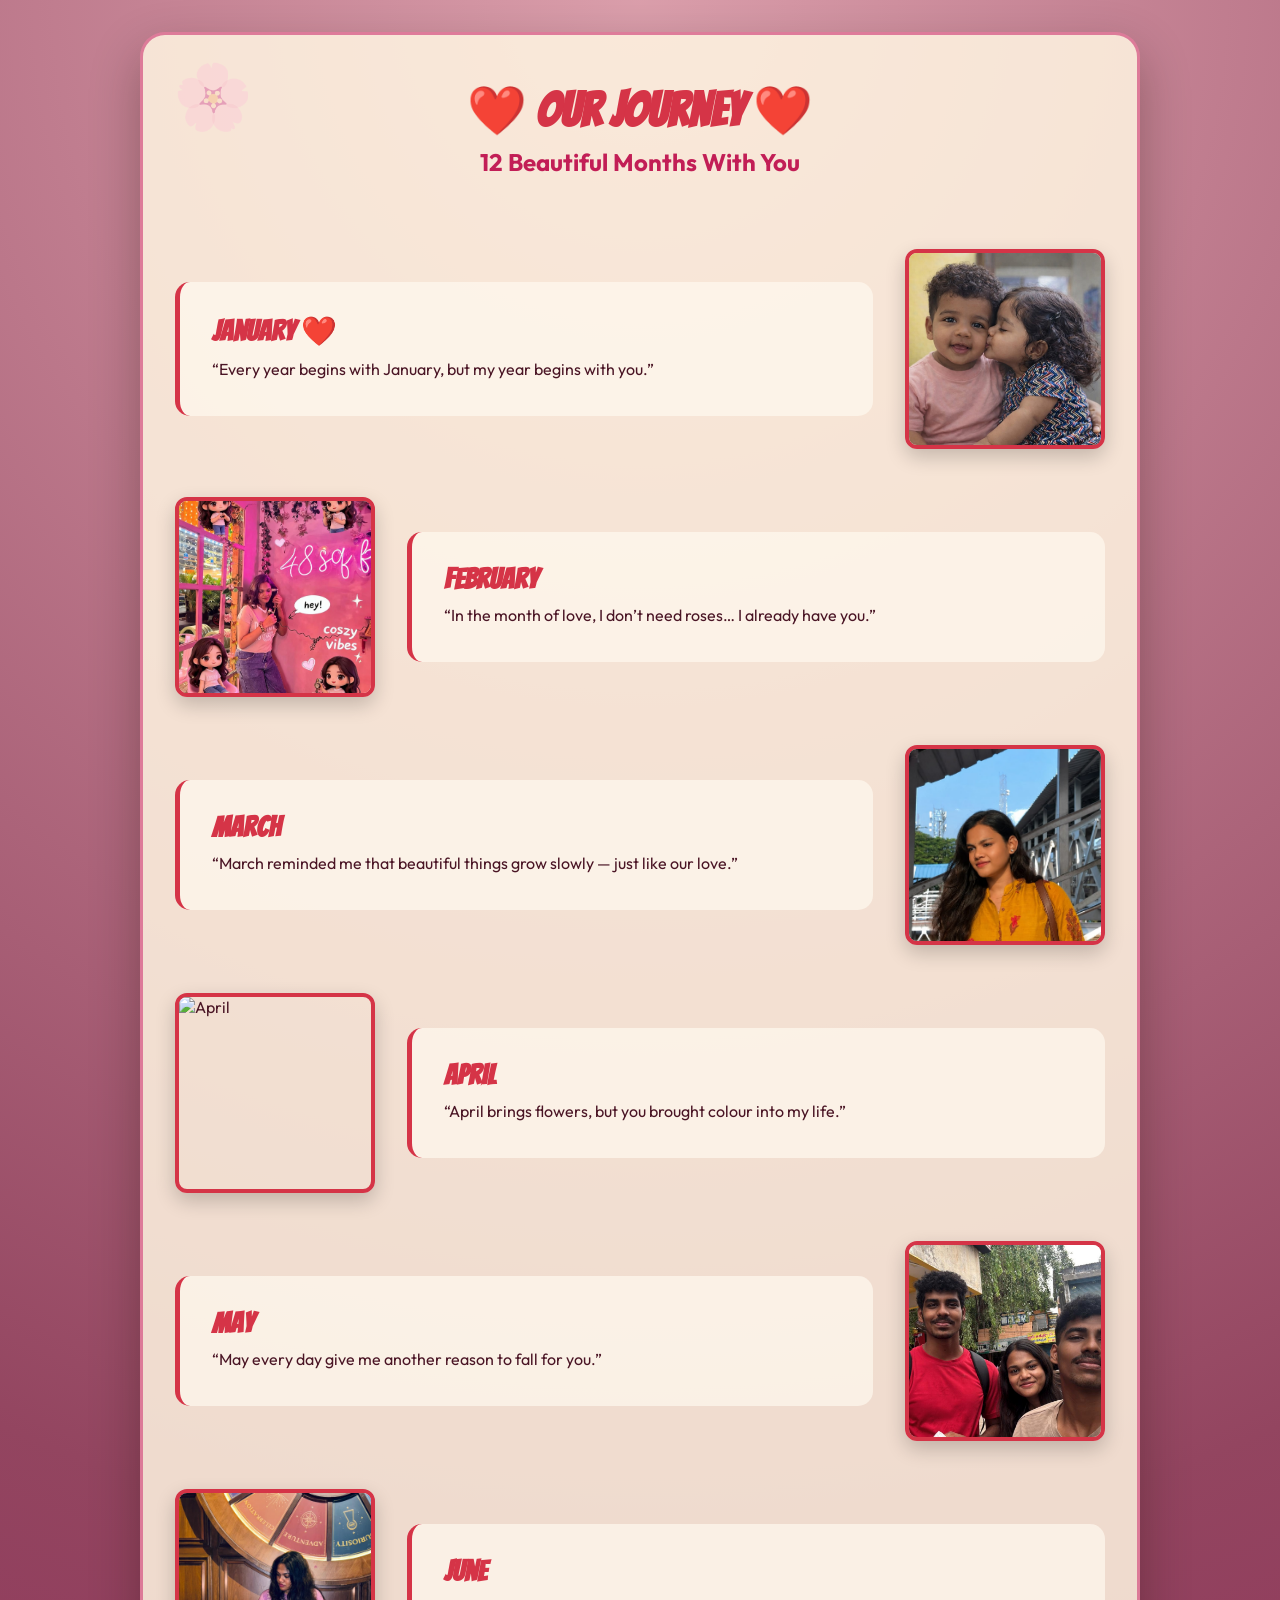
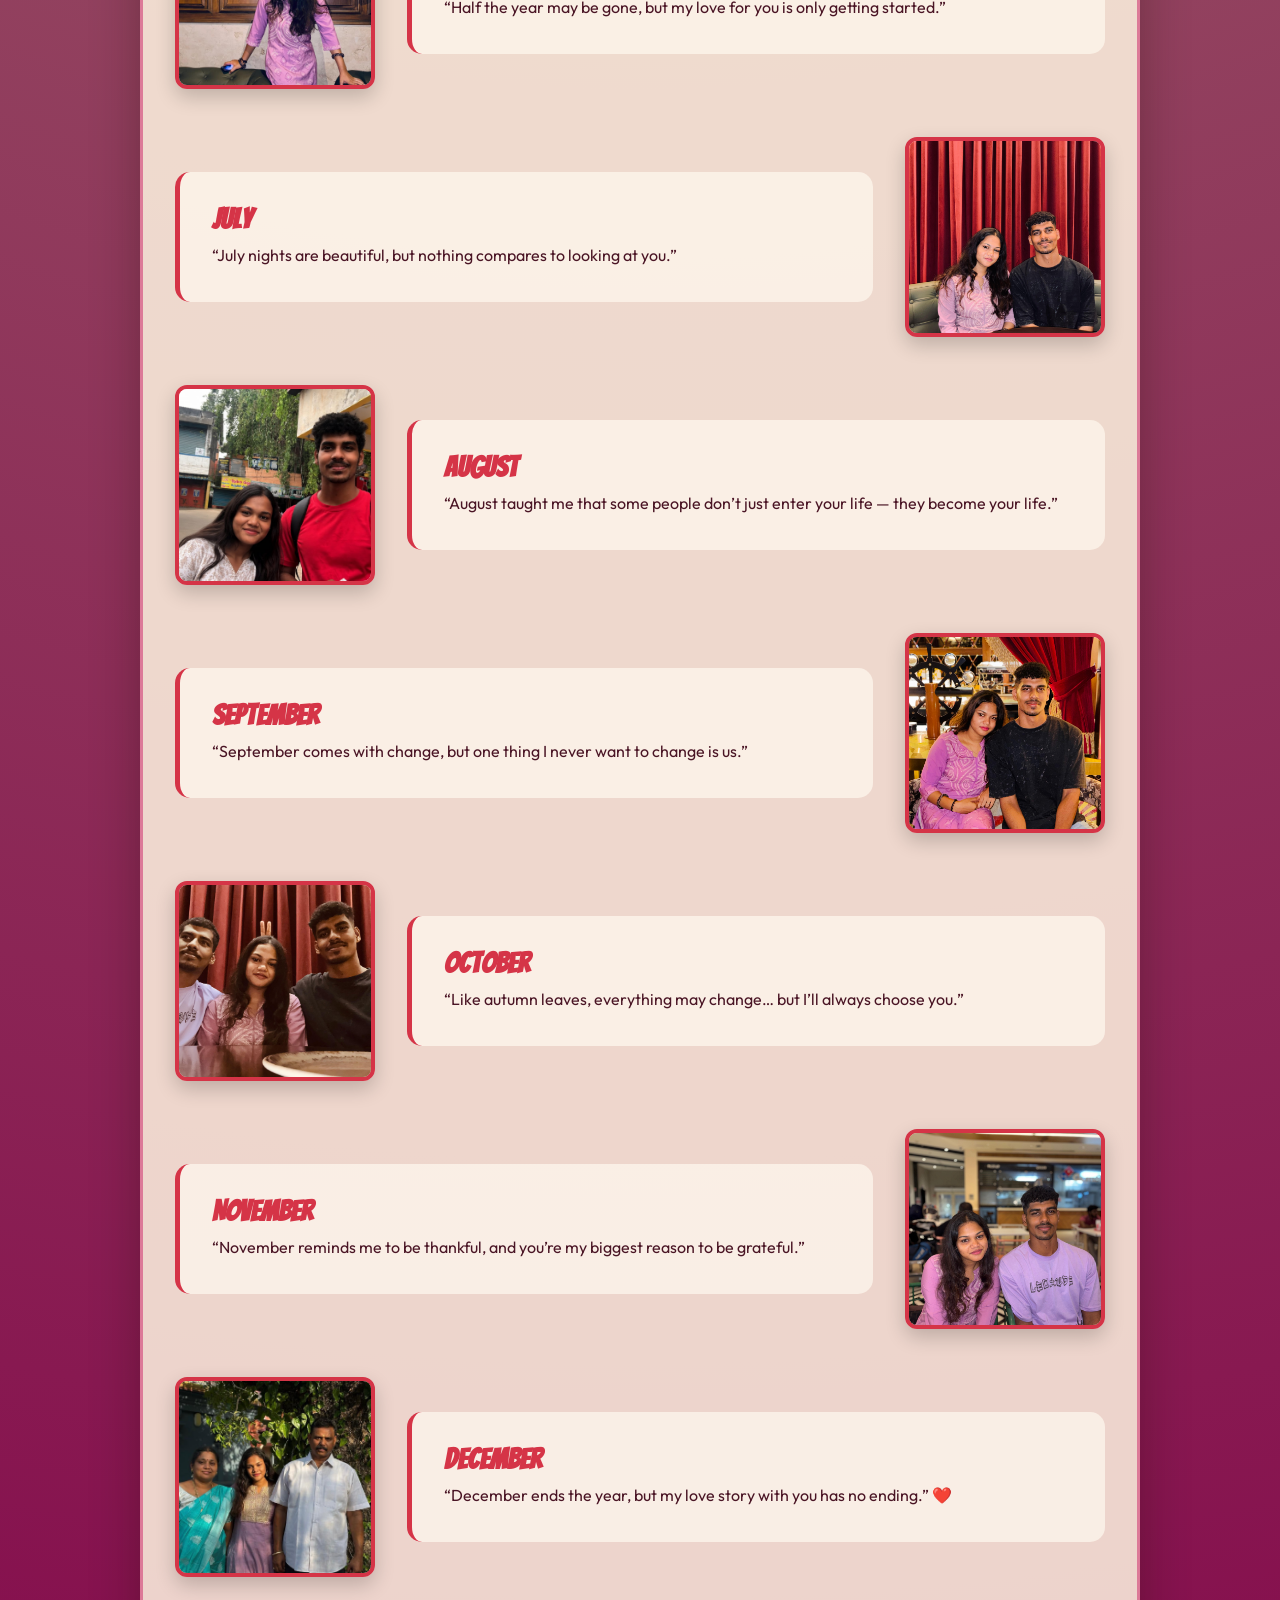
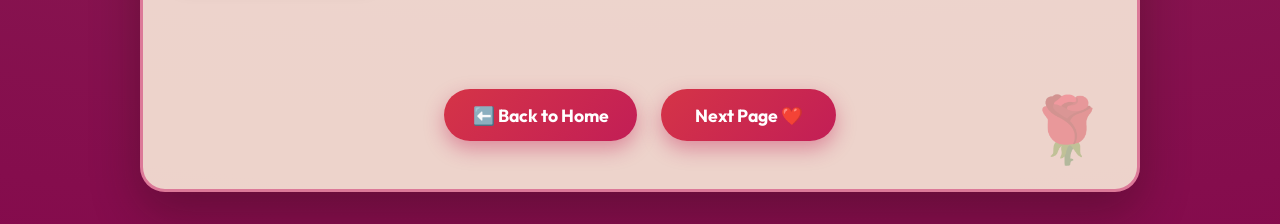
==== memories.html @ fc14d514 "Deploy romantic birthday website with Cupid intro and password screen" ====
<!DOCTYPE html>
<html lang="en">

<head>
    <meta charset="UTF-8">
    <meta name="viewport" content="width=device-width, initial-scale=1.0">
    <title>❤️ Our Memories — My Love ❤️</title>
    <meta name="description" content="12 beautiful months of memories with love">

    <!-- Google Fonts -->
    <link rel="preconnect" href="https://fonts.googleapis.com">
    <link rel="preconnect" href="https://fonts.gstatic.com" crossorigin>
    <link
        href="https://fonts.googleapis.com/css2?family=Bangers&family=Outfit:wght@300;400;600;800&family=Playfair+Display:ital,wght@0,400;0,700;1,400;1,700&display=swap"
        rel="stylesheet">

    <!-- CSS File -->
    <link rel="stylesheet" href="style.css">
</head>

<body>
    <div class="memories-container">
        <!-- Flower Decoration -->
        <div class="web web1">🌸</div>
        <div class="web web2">🌹</div>

        <h1>❤️ Our Journey ❤️</h1>
        <h2>12 Beautiful Months With You</h2>

        <div class="timeline">
            <!-- January -->
            <div class="timeline-item">
                <img src="images/photo1.jpg" alt="January" class="timeline-img">
                <div class="timeline-content">
                    <h3 class="month-title">January ❤️</h3>
                    <p class="sweet-words">“Every year begins with January, but my year begins with you.”</p>
                </div>
            </div>

            <!-- February -->
            <div class="timeline-item">
                <img src="images/photo4.jpg" alt="February" class="timeline-img">
                <div class="timeline-content">
                    <h3 class="month-title">February</h3>
                    <p class="sweet-words">“In the month of love, I don’t need roses… I already have you.”</p>
                </div>
            </div>

            <!-- March -->
            <div class="timeline-item">
                <img src="images/photo5.jpg" alt="March" class="timeline-img">
                <div class="timeline-content">
                    <h3 class="month-title">March</h3>
                    <p class="sweet-words">“March reminded me that beautiful things grow slowly — just like our love.”</p>
                </div>
            </div>

            <!-- April -->
            <div class="timeline-item">
                <img src="images/Yedi.JPEG" alt="April" class="timeline-img">
                <div class="timeline-content">
                    <h3 class="month-title">April</h3>
                    <p class="sweet-words">“April brings flowers, but you brought colour into my life.”</p>
                </div>
            </div>

            <!-- May -->
            <div class="timeline-item">
                <img src="images/photo10.jpg" alt="May" class="timeline-img">
                <div class="timeline-content">
                    <h3 class="month-title">May</h3>
                    <p class="sweet-words">“May every day give me another reason to fall for you.”</p>
                </div>
            </div>

            <!-- June -->
            <div class="timeline-item">
                <img src="images/photo13.jpeg" alt="June" class="timeline-img">
                <div class="timeline-content">
                    <h3 class="month-title">June</h3>
                    <p class="sweet-words">“Half the year may be gone, but my love for you is only getting started.”</p>
                </div>
            </div>

            <!-- July -->
            <div class="timeline-item">
                <img src="images/july.jpeg" alt="July" class="timeline-img">
                <div class="timeline-content">
                    <h3 class="month-title">July</h3>
                    <p class="sweet-words">“July nights are beautiful, but nothing compares to looking at you.”</p>
                </div>
            </div>

            <!-- August -->
            <div class="timeline-item">
                <img src="images/photo8.jpg" alt="August" class="timeline-img">
                <div class="timeline-content">
                    <h3 class="month-title">August</h3>
                    <p class="sweet-words">“August taught me that some people don’t just enter your life — they become your life.”
                    </p>
                </div>
            </div>

            <!-- September -->
            <div class="timeline-item">
                <img src="images/sep.jpeg" alt="September" class="timeline-img">
                <div class="timeline-content">
                    <h3 class="month-title">September</h3>
                    <p class="sweet-words">“September comes with change, but one thing I never want to change is us.”
                    </p>
                </div>
            </div>

            <!-- October -->
            <div class="timeline-item">
                <img src="images/oct.jpeg" alt="October" class="timeline-img">
                <div class="timeline-content">
                    <h3 class="month-title">October</h3>
                    <p class="sweet-words">“Like autumn leaves, everything may change… but I’ll always choose you.”
                    </p>
                </div>
            </div>

            <!-- November -->
            <div class="timeline-item">
                <img src="images/nov.jpeg" alt="November" class="timeline-img">
                <div class="timeline-content">
                    <h3 class="month-title">November</h3>
                    <p class="sweet-words">“November reminds me to be thankful, and you’re my biggest reason to be grateful.”
</p>
                </div>
            </div>

            <!-- December -->
            <div class="timeline-item">
                <img src="images/photo7.jpg" alt="December" class="timeline-img">
                <div class="timeline-content">
                    <h3 class="month-title">December</h3>
                    <p class="sweet-words">“December ends the year, but my love story with you has no ending.” ❤️</p>
                </div>
            </div>
        </div>

        <div class="nav-buttons">
            <a href="index.html" class="btn-back">⬅️ Back to Home</a>
            <a href="seasons.html" class="btn-next">Next Page ❤️</a>
        </div>
    </div>
</body>

</html>
---- style.css ----
* {
    margin: 0;
    padding: 0;
    box-sizing: border-box;
}

:root {
    --bg-cream: #fff0f5;
    --paper: #ffe4e1;
    --ink: #4a1525;
    --gold: #f48fb1;
    --gold-deep: #c21e56;
    --red: #d53447;
    --red-deep: #800020;
    --shadow: rgba(74, 25, 44, 0.35);
}

html, body {
    width: 100%;
    max-width: 100vw;
    overflow-x: hidden;
}

body {
    margin: 0;
    font-family: 'Outfit', sans-serif;
    min-height: 100vh;
    display: flex;
    align-items: center;
    justify-content: center;
    background: radial-gradient(circle at top, rgba(255, 192, 203, 0.8), rgba(219, 112, 147, 0.5) 45%, rgba(139, 10, 80, 0.9) 100%), #4a192c;
    color: var(--ink);
    padding: 2rem 1rem;
    box-sizing: border-box;
}

body.seasons-theme {
    background: #4a192c;
    align-items: center;
}

.seasons-container {
    width: min(1100px, 95vw);
    max-width: 100%;
    margin: 0 auto;
    padding: 2.5rem 2rem 3rem;
    border-radius: 30px;
    background: rgba(255, 240, 245, 0.85);
    border: 3px solid rgba(219, 112, 147, 0.8);
    box-shadow: 0 24px 60px rgba(139, 10, 80, 0.4);
    text-align: center;
    position: relative;
    overflow: hidden;
    box-sizing: border-box;
}

.seasons-container::before,
.seasons-container::after {
    content: "";
    position: absolute;
    inset: 18px;
    border: 2px solid rgba(219, 112, 147, 0.6);
    border-radius: 24px;
    pointer-events: none;
}

.seasons-container::after {
    inset: 28px;
    border-style: dashed;
    opacity: 0.8;
}

.cursive-title {
    position: relative;
    z-index: 1;
    font-family: 'Cormorant Garamond', serif;
    font-size: clamp(2.8rem, 5vw, 4.6rem);
    line-height: 1;
    letter-spacing: 0.08em;
    color: var(--red-deep);
    margin-bottom: 0.3rem;
    text-shadow: 0 2px 0 rgba(255,255,255,0.45);
}

.emoji-row {
    position: relative;
    z-index: 1;
    font-size: 1.5rem;
    letter-spacing: 0.4rem;
    margin-bottom: 0.8rem;
}

.subtitle {
    position: relative;
    z-index: 1;
    font-family: 'Outfit', sans-serif;
    font-size: 0.8rem;
    letter-spacing: 0.24em;
    text-transform: uppercase;
    color: rgba(72, 42, 28, 0.75);
    margin-bottom: 1.4rem;
}

.string-challenge {
    position: relative;
    z-index: 1;
    max-width: 900px;
    margin: 0 auto 1.8rem;
}

.string-challenge-title {
    font-family: 'Cormorant Garamond', serif;
    font-size: clamp(2rem, 4vw, 3rem);
    color: var(--ink);
    margin-bottom: 0.25rem;
    letter-spacing: 0.06em;
}

.string-challenge-hint {
    font-size: 0.96rem;
    color: rgba(74, 42, 29, 0.75);
    margin-bottom: 1rem;
}

.string-stage {
    position: relative;
    min-height: 430px;
    display: flex;
    align-items: center;
    justify-content: space-between;
    gap: 2rem;
    padding: 1rem 3rem;
    border-radius: 26px;
    overflow: hidden;
    background: linear-gradient(180deg, rgba(255, 236, 170, 0.16), rgba(80, 42, 20, 0.18)), linear-gradient(180deg, #fad0c4 0%, #ff9a9e 20%, #fecfef 36%, #f68084 56%, #a1405e 74%, #621222 100%);
    border: 4px solid rgba(183, 28, 28, 0.8);
    box-shadow: inset 0 0 30px rgba(78, 38, 18, 0.35), 0 18px 40px rgba(28, 18, 15, 0.25);
}

.japanese-scene {
    position: absolute;
    inset: 0;
    z-index: 0;
    pointer-events: none;
    background: radial-gradient(circle at 50% 28%, rgba(255, 223, 126, 0.92) 0%, rgba(255, 190, 87, 0.7) 12%, rgba(255, 160, 80, 0.32) 18%, transparent 28%), linear-gradient(180deg, rgba(255,255,255,0) 0%, rgba(255,255,255,0) 45%, rgba(25, 40, 42, 0.18) 100%);
}

.japanese-scene::before,
.japanese-scene::after {
    content: "";
    position: absolute;
    inset: 0;
    pointer-events: none;
}

.japanese-scene::before {
    background: linear-gradient(180deg, transparent 0%, transparent 62%, rgba(90, 52, 28, 0.48) 100%), radial-gradient(circle at 50% 54%, rgba(255, 209, 106, 0.87) 0%, rgba(238, 141, 83, 0.35) 24%, transparent 32%);
}

.japanese-scene::after {
    background: linear-gradient(180deg, transparent 0%, transparent 64%, rgba(26, 52, 42, 0.2) 64%, rgba(28, 53, 42, 0.75) 100%), radial-gradient(circle at 50% 58%, rgba(230, 73, 73, 0.62), transparent 28%);
    clip-path: polygon(0 100%, 0 68%, 12% 57%, 24% 66%, 35% 47%, 48% 62%, 62% 46%, 76% 62%, 88% 52%, 100% 65%, 100% 100%);
}

.love-string {
    position: absolute;
    inset: 0;
    width: 100%;
    height: 100%;
    overflow: visible;
    pointer-events: none;
    z-index: 3;
}

.love-string path {
    fill: none;
    stroke: #d53447;
    stroke-width: 5;
    stroke-linecap: round;
    filter: drop-shadow(0 0 8px rgba(213, 52, 71, 0.9));
}

.photo-card {
    position: absolute;
    width: 170px;
    height: 150px;
    padding: 10px;
    border: 3px solid rgba(219, 112, 147, 0.9);
    border-radius: 12px;
    background: linear-gradient(145deg, rgba(255, 242, 205, 0.8), rgba(179, 112, 35, 0.62));
    box-shadow: 0 12px 24px rgba(0, 0, 0, 0.24), inset 0 0 12px rgba(89, 39, 16, 0.32);
    z-index: 2;
    transition: left 1.1s cubic-bezier(0.34, 1.25, 0.64, 1),
                right 1.1s cubic-bezier(0.34, 1.25, 0.64, 1),
                transform 1.1s cubic-bezier(0.34, 1.25, 0.64, 1),
                opacity 0.6s ease;
}

.photo-card-left {
    left: 2.5rem;
    top: 50%;
    transform: translateY(-50%);
}

.photo-card-right {
    right: 2.5rem;
    top: 50%;
    transform: translateY(-50%);
}

.secret-photo,
.photo-cover {
    width: 100%;
    height: 100%;
    border-radius: 6px;
}

.secret-photo {
    position: absolute;
    inset: 0;
    display: block;
    object-fit: cover;
    opacity: 0;
    transition: opacity 0.7s ease;
    border: 2px solid rgba(69, 25, 12, 0.8);
}

.photo-cover {
    position: absolute;
    inset: 10px;
    width: calc(100% - 20px);
    height: calc(100% - 20px);
    display: grid;
    place-items: center;
    color: #ffffff;
    background: linear-gradient(135deg, rgba(118, 53, 23, 0.95), rgba(36, 22, 17, 0.88));
    font-size: 3rem;
    transition: opacity 0.7s ease;
    border: 2px solid rgba(221, 169, 90, 0.7);
    box-shadow: inset 0 0 12px rgba(0,0,0,0.2);
    z-index: 10;
}

.string-heart {
    position: absolute;
    top: 50%;
    left: 50%;
    width: 58px;
    height: 58px;
    border: 3px solid #ffc7c7;
    border-radius: 50%;
    padding: 0;
    color: #ffe8eb;
    background: radial-gradient(circle at 30% 30%, #ff4d6b, #b7182e 65%, #621222 100%);
    font-size: 1.5rem;
    line-height: 1;
    cursor: pointer;
    transform: translate(-50%, -50%);
    z-index: 5;
    box-shadow: 0 0 18px rgba(232, 52, 68, 0.7), 0 0 40px rgba(202, 41, 60, 0.4);
    transition: transform 0.35s ease, box-shadow 0.35s ease, opacity 0.5s ease;
}

.string-heart:hover {
    transform: translate(-50%, -50%) scale(1.12);
}

.string-stage.is-connected .photo-cover {
    opacity: 0;
    pointer-events: none;
}

.string-stage.is-connected .secret-photo {
    opacity: 1;
}

.string-stage.is-connected .string-heart {
    color: #fff;
    border-color: #fff;
}

/* Merging animation state: Photos come close together towards center */
.string-stage.is-merging .photo-card-left {
    left: 50%;
    transform: translate(calc(-100% - 6px), -50%) rotate(-8deg) scale(0.96);
}

.string-stage.is-merging .photo-card-right {
    right: 50%;
    transform: translate(calc(100% + 6px), -50%) rotate(8deg) scale(0.96);
}

.string-stage.is-merging .love-string {
    opacity: 0.5;
    transform: scale(0.8);
    transition: all 0.8s ease;
}

.string-stage.is-merging .string-heart {
    transform: translate(-50%, -50%) scale(1.3);
    box-shadow: 0 0 35px rgba(255, 60, 100, 0.9), 0 0 70px rgba(255, 100, 150, 0.7);
}

/* Merged animation state: Photos fade out and glowing Heart opens */
.string-stage.is-merged .photo-card-left {
    left: 50%;
    transform: translate(-50%, -50%) scale(0.15) rotate(-20deg);
    opacity: 0;
    pointer-events: none;
}

.string-stage.is-merged .photo-card-right {
    right: 50%;
    transform: translate(50%, -50%) scale(0.15) rotate(20deg);
    opacity: 0;
    pointer-events: none;
}

.string-stage.is-merged .love-string {
    opacity: 0;
    pointer-events: none;
    transition: opacity 0.4s ease;
}

.string-stage.is-merged .string-heart {
    opacity: 0;
    pointer-events: none;
    transform: translate(-50%, -50%) scale(0.1);
}

/* Merged Heart Container & Memory Slideshow */
.merged-heart-container {
    position: absolute;
    top: 50%;
    left: 50%;
    transform: translate(-50%, -50%) scale(0);
    opacity: 0;
    pointer-events: none;
    z-index: 10;
    display: flex;
    flex-direction: column;
    align-items: center;
    justify-content: center;
    transition: transform 0.9s cubic-bezier(0.175, 0.885, 0.32, 1.275), opacity 0.6s ease;
}

.string-stage.is-merged .merged-heart-container {
    transform: translate(-50%, -50%) scale(1);
    opacity: 1;
    pointer-events: auto;
    cursor: pointer;
}

.heart-frame-outer {
    position: relative;
    width: 280px;
    height: 260px;
    margin: 0 auto;
    filter: drop-shadow(0 14px 28px rgba(74, 21, 37, 0.5));
    animation: heartPulse 2.4s ease-in-out infinite;
}

@keyframes heartPulse {
    0%, 100% {
        transform: scale(1);
    }
    50% {
        transform: scale(1.04);
    }
}

.heart-frame-inner {
    position: absolute;
    inset: 0;
    width: 100%;
    height: 100%;
    clip-path: url(#heart-clip);
    -webkit-clip-path: url(#heart-clip);
    background: linear-gradient(135deg, #ff4d6d, #c9184a);
    overflow: hidden;
}

.heart-frame-glow {
    position: absolute;
    inset: -12px;
    clip-path: url(#heart-clip);
    -webkit-clip-path: url(#heart-clip);
    background: radial-gradient(circle, rgba(255, 77, 109, 0.85) 0%, rgba(255, 107, 129, 0.45) 60%, transparent 80%);
    filter: blur(14px);
    z-index: -1;
    animation: glowPulse 2s ease-in-out infinite alternate;
}

@keyframes glowPulse {
    0% { opacity: 0.6; transform: scale(0.96); }
    100% { opacity: 1; transform: scale(1.08); }
}

.heart-border-svg {
    position: absolute;
    inset: 0;
    width: 100%;
    height: 100%;
    pointer-events: none;
    z-index: 4;
}

.heart-border-svg path {
    fill: none;
    stroke: #ff2a55;
    stroke-width: 4;
    filter: drop-shadow(0 0 10px rgba(255, 42, 85, 0.95));
}

.memory-slideshow {
    position: relative;
    width: 100%;
    height: 100%;
}

.memory-slide {
    position: absolute;
    inset: 0;
    width: 100%;
    height: 100%;
    object-fit: cover;
    object-position: center;
    opacity: 0;
    transform: scale(1.08);
    transition: opacity 0.9s ease-in-out, transform 3.2s ease-out;
}

.memory-slide.active {
    opacity: 1;
    transform: scale(1);
    z-index: 2;
}

.memory-meta {
    margin-top: 12px;
    text-align: center;
}

.memory-caption {
    font-family: 'Outfit', sans-serif;
    font-size: 1.05rem;
    font-weight: 600;
    color: #fff;
    text-shadow: 0 2px 8px rgba(0, 0, 0, 0.7), 0 0 12px rgba(255, 77, 109, 0.85);
    background: rgba(74, 21, 37, 0.6);
    backdrop-filter: blur(8px);
    -webkit-backdrop-filter: blur(8px);
    padding: 0.45rem 1.3rem;
    border-radius: 999px;
    border: 1px solid rgba(255, 192, 203, 0.5);
    display: inline-block;
    transition: opacity 0.3s ease;
}

/* Floating sparkle hearts */
.floating-heart {
    position: absolute;
    pointer-events: none;
    z-index: 12;
    animation: floatUp 2.8s ease-out forwards;
    user-select: none;
}

@keyframes floatUp {
    0% {
        opacity: 1;
        transform: translate(0, 0) scale(0.6) rotate(0deg);
    }
    50% {
        opacity: 0.9;
        transform: translate(var(--tx, 20px), -60px) scale(1.2) rotate(15deg);
    }
    100% {
        opacity: 0;
        transform: translate(var(--tx, 40px), -130px) scale(0.8) rotate(-20deg);
    }
}

.locked-message {
    opacity: 0;
    max-height: 0;
    overflow: hidden;
    margin: 0;
    transition: opacity 0.8s ease, max-height 0.8s ease, margin 0.8s ease;
}

.locked-message.is-unlocked {
    opacity: 1;
    max-height: 300px;
    margin-bottom: 1.5rem;
}

.quotes-container {
    position: relative;
    z-index: 1;
}

.quote-main {
    font-family: 'Cormorant Garamond', serif;
    font-size: clamp(2rem, 4vw, 2.8rem);
    color: var(--ink);
    margin-bottom: 0.6rem;
    line-height: 1.15;
}

.quote-sub {
    font-family: 'Outfit', sans-serif;
    font-size: 1rem;
    color: rgba(74, 42, 29, 0.8);
    line-height: 1.7;
    font-weight: 400;
}

.nav-buttons {
    position: relative;
    z-index: 1;
    display: flex;
    justify-content: center;
    align-items: center;
    gap: 1.5rem;
    margin-top: 2rem;
    flex-wrap: wrap;
}

.nav-buttons a,
.nav-buttons .btn-back,
.nav-buttons .btn-next {
    display: inline-flex;
    align-items: center;
    justify-content: center;
    min-width: 175px;
    height: 52px;
    padding: 0 1.8rem;
    text-decoration: none;
    font-size: 1.05rem;
    font-weight: 600;
    color: #fff;
    background: linear-gradient(135deg, var(--red), var(--gold-deep));
    border-radius: 50px;
    box-shadow: 0 8px 20px rgba(96, 39, 29, 0.28);
    transition: all 0.25s ease;
    margin: 0;
}

.nav-buttons a:hover,
.nav-buttons .btn-back:hover,
.nav-buttons .btn-next:hover {
    transform: translateY(-3px);
    box-shadow: 0 12px 25px rgba(96, 39, 29, 0.38);
}

@media (max-width: 650px) {
    body, body.seasons-theme {
        display: block;
        padding: 1rem 0.4rem;
        width: 100%;
        min-height: 100vh;
        overflow-x: hidden;
    }

    .seasons-container,
    .memories-container,
    .birthday-container {
        width: 100% !important;
        max-width: 100% !important;
        margin: 0 auto !important;
        box-sizing: border-box !important;
    }

    .seasons-container {
        padding: 1.4rem 0.7rem 1.8rem;
        border-radius: 20px;
    }

    .seasons-container::before {
        inset: 5px;
        border-radius: 16px;
    }

    .seasons-container::after {
        inset: 10px;
        border-radius: 12px;
    }

    .cursive-title {
        font-size: clamp(1.5rem, 5.5vw, 2rem);
        line-height: 1.2;
        margin-bottom: 0.2rem;
    }

    .subtitle {
        font-size: 0.68rem;
        letter-spacing: 0.12em;
        margin-bottom: 0.8rem;
    }

    .string-stage {
        min-height: 320px;
        padding: 0.5rem;
    }

    .photo-card {
        width: 82px;
        height: 78px;
        padding: 3px;
        border-radius: 8px;
    }

    .photo-card-left {
        left: 0.6rem;
    }

    .photo-card-right {
        right: 0.6rem;
    }

    .photo-cover {
        font-size: 1.8rem;
    }

    .string-heart {
        width: 44px;
        height: 44px;
        font-size: 1.1rem;
    }

    .heart-frame-outer {
        width: 195px;
        height: 180px;
    }

    .memory-caption {
        font-size: 0.8rem;
        padding: 0.3rem 0.7rem;
    }
}

/* Birthday Container Styles */
.birthday-container {
    width: min(900px, 95vw);
    margin: 0 auto;
    padding: 3rem 2rem;
    border-radius: 25px;
    background: rgba(255, 246, 226, 0.85);
    border: 3px solid rgba(219, 112, 147, 0.9);
    box-shadow: 0 20px 50px rgba(25, 13, 8, 0.3), inset 0 0 20px rgba(255, 255, 255, 0.3);
    text-align: center;
    position: relative;
    overflow: hidden;
}

.birthday-container::before {
    content: "";
    position: absolute;
    inset: 15px;
    border: 2px solid rgba(219, 112, 147, 0.5);
    border-radius: 20px;
    pointer-events: none;
    z-index: 0;
}

/* Web Decorations */
.web {
    position: absolute;
    font-size: 4rem;
    opacity: 0.3;
    z-index: 1;
}

.web1 {
    top: 20px;
    left: 30px;
}

.web2 {
    bottom: 20px;
    right: 30px;
}

/* Birthday Title */
.birthday-title {
    font-family: 'Bangers', cursive;
    font-size: clamp(2.5rem, 6vw, 4rem);
    color: var(--red);
    margin-bottom: 0.5rem;
    text-shadow: 2px 2px 4px rgba(0, 0, 0, 0.2);
    position: relative;
    z-index: 2;
}

.birthday-container h2 {
    font-size: clamp(1.5rem, 4vw, 2rem);
    color: var(--gold-deep);
    margin-bottom: 1.5rem;
    position: relative;
    z-index: 2;
}

/* Entrance Message */
.entrance-image-container {
    margin: 2rem 0;
    position: relative;
    z-index: 2;
}

.entrance-message {
    background: rgba(255, 250, 240, 0.6);
    padding: 2rem;
    border-radius: 15px;
    border-left: 5px solid var(--red);
}

.entrance-message p {
    font-size: 1rem;
    line-height: 1.8;
    color: var(--ink);
    margin-bottom: 1rem;
}

.entrance-signoff {
    font-style: italic;
    font-weight: 600;
    color: var(--red);
}

/* Message Section */
.message {
    margin: 2rem 0;
    position: relative;
    z-index: 2;
}

.message p {
    font-size: 1.1rem;
    line-height: 1.8;
    color: var(--ink);
    margin-bottom: 1.2rem;
}

/* Question Section */
.question-section {
    margin: 2.5rem 0;
    position: relative;
    z-index: 2;
}

.question-text {
    font-size: 1.3rem;
    color: var(--red);
    margin-bottom: 1.5rem;
    font-weight: 600;
}

.buttons-container {
    display: flex;
    gap: 1.5rem;
    justify-content: center;
    flex-wrap: wrap;
}

.btn-yes,
.btn-no {
    padding: 1rem 2rem;
    font-size: 1.1rem;
    border: none;
    border-radius: 50px;
    cursor: pointer;
    font-weight: 600;
    transition: all 0.3s ease;
    box-shadow: 0 8px 16px rgba(0, 0, 0, 0.2);
}

.btn-yes {
    background: linear-gradient(135deg, var(--red), var(--gold-deep));
    color: white;
}

.btn-yes:hover {
    transform: translateY(-3px);
    box-shadow: 0 12px 20px rgba(0, 0, 0, 0.3);
}

.btn-no {
    background: linear-gradient(135deg, var(--paper), var(--gold));
    color: var(--ink);
}

.btn-no:hover {
    background: linear-gradient(135deg, #ffb6c1, #ff69b4);
}

/* Surprise Message */
.surprise-message {
    display: none;
    margin: 2rem 0;
    padding: 2.5rem;
    background: linear-gradient(135deg, rgba(255, 250, 240, 0.9), rgba(255, 235, 205, 0.8));
    border-radius: 20px;
    border: 3px solid var(--red);
    position: relative;
    z-index: 2;
    opacity: 0;
    transition: opacity 0.6s ease;
}

.surprise-message.show {
    opacity: 1;
}

.surprise-message h2 {
    font-size: 2rem;
    color: var(--red);
    margin-bottom: 1.5rem;
}

.surprise-message p {
    font-size: 1.1rem;
    line-height: 1.9;
    color: var(--ink);
    margin-bottom: 1.2rem;
}

.surprise-message .btn-next,
.btn-next,
.btn-back {
    position: relative !important;
    z-index: 9999 !important;
    pointer-events: auto !important;
    cursor: pointer !important;
    display: inline-flex !important;
    align-items: center !important;
    justify-content: center !important;
    gap: 0.5rem;
    padding: 1rem 2.5rem;
    background: linear-gradient(135deg, var(--red), var(--gold-deep)) !important;
    color: #ffffff !important;
    text-decoration: none !important;
    border-radius: 50px !important;
    font-weight: 700 !important;
    font-size: 1.1rem !important;
    margin-top: 1rem;
    box-shadow: 0 8px 20px rgba(194, 30, 86, 0.4) !important;
    transition: all 0.3s cubic-bezier(0.175, 0.885, 0.32, 1.275) !important;
}

.surprise-message .btn-next:hover,
.surprise-message .btn-next:active,
.btn-next:hover,
.btn-next:active,
.btn-back:hover,
.btn-back:active {
    transform: translateY(-3px) scale(1.06) !important;
    box-shadow: 0 12px 25px rgba(194, 30, 86, 0.6) !important;
    color: #ffffff !important;
}

/* Confetti Animation */
.confetti {
    position: fixed;
    pointer-events: none;
    z-index: 100;
}

@keyframes fall {
    to {
        transform: translateY(100vh) rotate(360deg);
        opacity: 0;
    }
}

/* Memories Page Styles */
.memories-container {
    width: min(1000px, 95vw);
    margin: 0 auto;
    padding: 3rem 2rem;
    background: rgba(255, 246, 226, 0.85);
    border-radius: 25px;
    border: 3px solid rgba(219, 112, 147, 0.9);
    box-shadow: 0 20px 50px rgba(25, 13, 8, 0.3);
    position: relative;
}

.memories-container h1 {
    font-family: 'Bangers', cursive;
    font-size: clamp(2rem, 7vw, 3rem);
    color: var(--red);
    margin-bottom: 0.5rem;
    text-align: center;
}

.memories-container h2 {
    font-size: clamp(1.1rem, 3.8vw, 1.5rem);
    color: var(--gold-deep);
    text-align: center;
    margin-bottom: 2.5rem;
}

.timeline {
    position: relative;
    padding: 2rem 0;
}

.timeline::before {
    content: "";
    position: absolute;
    left: 50%;
    transform: translateX(-50%);
    width: 4px;
    height: 100%;
    background: linear-gradient(180deg, var(--red), var(--gold), var(--red));
    display: none;
}

.timeline-item {
    margin-bottom: 3rem;
    display: flex;
    align-items: center;
    gap: 2rem;
    position: relative;
}

.timeline-item:nth-child(odd) {
    flex-direction: row-reverse;
}

.timeline-img {
    width: 200px;
    height: 200px;
    border-radius: 12px;
    object-fit: cover;
    border: 4px solid var(--red);
    box-shadow: 0 8px 20px rgba(0, 0, 0, 0.2);
}

.timeline-content {
    flex: 1;
    background: rgba(255, 250, 240, 0.7);
    padding: 2rem;
    border-radius: 15px;
    border-left: 5px solid var(--red);
}

.month-title {
    font-family: 'Bangers', cursive;
    font-size: 1.8rem;
    color: var(--red);
    margin-bottom: 0.5rem;
}

.sweet-words {
    font-size: 1rem;
    line-height: 1.7;
    color: var(--ink);
}

@media (max-width: 768px) {
    .memories-container {
        padding: 2rem 1rem 2.5rem;
        width: 96vw;
    }

    .timeline {
        padding: 1rem 0;
    }

    .timeline-item,
    .timeline-item:nth-child(odd) {
        flex-direction: column;
        align-items: center;
        margin-left: 0;
        margin-bottom: 2.2rem;
        gap: 1.2rem;
    }

    .timeline-img {
        width: 180px;
        height: 180px;
        max-width: 100%;
    }

    .timeline-content {
        width: 100%;
        padding: 1.4rem 1.2rem;
        text-align: center;
        border-left: 4px solid var(--red);
    }
}

.center-heart-button {
    position: absolute;
    top: 50%;
    left: 50%;
    transform: translate(-50%, -50%) !important;
}

/* ==========================================================================
   CUPID INTRO ANIMATION & PASSWORD STAGE
   ========================================================================== */
.cupid-intro-overlay {
    position: fixed;
    inset: 0;
    width: 100%;
    height: 100%;
    margin: 0;
    padding: 0;
    box-sizing: border-box;
    z-index: 10000;
    background: radial-gradient(circle at center, #5c1329 0%, #2a0a18 70%, #15030b 100%);
    display: flex;
    align-items: center;
    justify-content: center;
    overflow: hidden;
    transition: opacity 0.8s ease, transform 0.8s ease;
}

.cupid-intro-overlay.unlocked {
    opacity: 0;
    pointer-events: none;
    transform: scale(1.05);
}

.cupid-star-canvas {
    position: absolute;
    inset: 0;
    width: 100%;
    height: 100%;
    pointer-events: none;
    z-index: 1;
}

.sky-background {
    position: absolute;
    inset: 0;
    pointer-events: none;
    z-index: 2;
}

.cloud {
    position: absolute;
    font-size: 3.2rem;
    opacity: 0.22;
    filter: drop-shadow(0 0 14px rgba(255, 255, 255, 0.5));
}

.cloud-1 { top: 12%; left: 6%; animation: cloudFloat 14s ease-in-out infinite alternate; }
.cloud-2 { bottom: 16%; right: 8%; animation: cloudFloat 16s ease-in-out infinite alternate-reverse; }
.cloud-3 { top: 22%; right: 25%; animation: cloudFloat 20s ease-in-out infinite alternate; font-size: 2.2rem; opacity: 0.15; }

@keyframes cloudFloat {
    0% { transform: translateX(0); }
    100% { transform: translateX(50px); }
}

.intro-bg-particles {
    position: absolute;
    inset: 0;
    pointer-events: none;
    background-image: 
        radial-gradient(2px 2px at 20px 30px, #ffd1dc, rgba(0,0,0,0)),
        radial-gradient(2px 2px at 40px 70px, #ffffff, rgba(0,0,0,0)),
        radial-gradient(1.5px 1.5px at 90px 40px, #ffb6c1, rgba(0,0,0,0)),
        radial-gradient(2px 2px at 160px 120px, #ffffff, rgba(0,0,0,0));
    background-repeat: repeat;
    background-size: 200px 200px;
    opacity: 0.6;
    animation: starsTwinkle 4s ease-in-out infinite alternate;
}

@keyframes starsTwinkle {
    0% { opacity: 0.4; }
    100% { opacity: 0.85; }
}

.btn-skip-intro {
    position: absolute;
    top: 20px;
    right: 22px;
    z-index: 20;
    background: rgba(255, 255, 255, 0.15);
    border: 1px solid rgba(255, 182, 193, 0.45);
    color: #ffe4e8;
    padding: 0.45rem 1.1rem;
    border-radius: 50px;
    font-size: 0.88rem;
    font-weight: 700;
    font-family: 'Outfit', sans-serif;
    cursor: pointer;
    backdrop-filter: blur(10px);
    box-shadow: 0 4px 15px rgba(0, 0, 0, 0.3);
    transition: all 0.25s ease;
}

.btn-skip-intro:hover {
    background: rgba(255, 42, 85, 0.6);
    border-color: #ffd700;
    transform: translateY(-2px);
    box-shadow: 0 6px 20px rgba(255, 0, 84, 0.4);
}

/* Stage 1: Cupid Arrow Animation Stage */
.cupid-animation-stage {
    position: relative;
    z-index: 5;
    width: min(880px, 92vw);
    height: 400px;
    display: flex;
    align-items: center;
    justify-content: space-between;
    padding: 2.2rem 3rem;
    border-radius: 28px;
    background: rgba(255, 240, 245, 0.08);
    backdrop-filter: blur(16px);
    -webkit-backdrop-filter: blur(16px);
    border: 2px solid rgba(255, 182, 193, 0.35);
    box-shadow: 0 25px 60px rgba(0, 0, 0, 0.65), inset 0 0 40px rgba(255, 77, 109, 0.2);
    transition: opacity 0.6s ease, transform 0.6s ease;
}

.cupid-animation-stage.fade-out {
    opacity: 0;
    transform: scale(0.9);
    pointer-events: none;
}

/* Cupid Hero Character */
.cupid-hero {
    position: relative;
    z-index: 6;
    display: flex;
    flex-direction: column;
    align-items: center;
    animation: cupidFloat 3.2s ease-in-out infinite alternate;
}

.cupid-cloud-pedestal {
    position: absolute;
    bottom: -15px;
    font-size: 2.8rem;
    opacity: 0.5;
    filter: drop-shadow(0 0 10px #ffb6c1);
    z-index: -1;
}

@keyframes cupidFloat {
    0% { transform: translateY(0px) rotate(0deg); }
    100% { transform: translateY(-14px) rotate(-3deg); }
}

.cupid-svg {
    filter: drop-shadow(0 10px 24px rgba(0, 0, 0, 0.45));
}

.wing-left {
    transform-origin: 65px 75px;
    animation: wingFlapLeft 0.7s ease-in-out infinite alternate;
}

.wing-right {
    transform-origin: 95px 75px;
    animation: wingFlapRight 0.7s ease-in-out infinite alternate;
}

@keyframes wingFlapLeft {
    0% { transform: rotate(0deg); }
    100% { transform: rotate(-22deg); }
}

@keyframes wingFlapRight {
    0% { transform: rotate(0deg); }
    100% { transform: rotate(22deg); }
}

.svg-bow {
    transform-origin: 110px 80px;
    transition: transform 0.4s cubic-bezier(0.175, 0.885, 0.32, 1.275);
}

.cupid-animation-stage.is-shooting .svg-bow {
    transform: scale(1.2) rotate(-8deg);
}

/* Arrow Arena & Flying Arrow */
.arrow-arena {
    position: absolute;
    left: 160px;
    right: 170px;
    top: 50%;
    height: 40px;
    transform: translateY(-50%);
    pointer-events: none;
    z-index: 7;
    overflow: visible;
}

.flying-arrow-svg {
    position: absolute;
    left: -20px;
    top: 50%;
    transform: translateY(-50%);
    opacity: 0;
    display: flex;
    align-items: center;
    transition: left 1.2s cubic-bezier(0.25, 0.1, 0.25, 1), opacity 0.3s ease;
}

.flying-arrow-svg.shooting {
    opacity: 1;
    left: calc(100% - 35px);
}

.arrow-sparkles {
    font-size: 1.4rem;
    margin-left: -15px;
    filter: drop-shadow(0 0 8px #ffd700);
    animation: sparkleTwinkle 0.4s ease-in-out infinite alternate;
}

@keyframes sparkleTwinkle {
    0% { opacity: 0.5; transform: scale(0.8); }
    100% { opacity: 1; transform: scale(1.4); }
}

/* Target Boy Hero (Manooj) */
.target-boy-hero {
    position: relative;
    display: flex;
    flex-direction: column;
    align-items: center;
    z-index: 6;
}

.target-glow-aura {
    position: absolute;
    inset: -10px;
    border-radius: 50%;
    background: radial-gradient(circle, rgba(255, 0, 84, 0.4) 0%, transparent 70%);
    opacity: 0.6;
    animation: auraPulse 2s ease-in-out infinite alternate;
    pointer-events: none;
}

@keyframes auraPulse {
    0% { transform: scale(0.95); opacity: 0.4; }
    100% { transform: scale(1.15); opacity: 0.8; }
}

.target-portrait-container {
    position: relative;
    width: 145px;
    height: 145px;
    border-radius: 50%;
    padding: 6px;
    background: linear-gradient(135deg, #ff4d6d, #ffd700, #ff758f);
    box-shadow: 0 0 35px rgba(255, 77, 109, 0.8);
    transition: all 0.4s ease;
}

.target-boy-img {
    width: 100%;
    height: 100%;
    border-radius: 50%;
    object-fit: cover;
    border: 3px solid #ffffff;
}

.target-heart-lock {
    position: absolute;
    top: 50%;
    left: 50%;
    transform: translate(-50%, -50%) scale(1);
    font-size: 3rem;
    filter: drop-shadow(0 0 15px rgba(255, 42, 85, 0.95));
    transition: transform 0.4s cubic-bezier(0.175, 0.885, 0.32, 1.275), filter 0.4s ease;
    z-index: 8;
    animation: heartPulseTarget 1.6s ease-in-out infinite alternate;
}

@keyframes heartPulseTarget {
    0% { transform: translate(-50%, -50%) scale(1); }
    100% { transform: translate(-50%, -50%) scale(1.18); }
}

/* Shockwave rings on impact */
.shockwave-ring {
    position: absolute;
    top: 50%;
    left: 50%;
    width: 145px;
    height: 145px;
    border-radius: 50%;
    border: 3px solid #ff0054;
    transform: translate(-50%, -50%) scale(0.8);
    opacity: 0;
    pointer-events: none;
}

.target-boy-hero.hit .shockwave-ring {
    animation: shockwaveExpand 0.9s ease-out forwards;
}

.target-boy-hero.hit .shockwave-ring.ring-2 {
    animation: shockwaveExpand 0.9s ease-out 0.2s forwards;
    border-color: #ffd700;
}

@keyframes shockwaveExpand {
    0% { opacity: 1; transform: translate(-50%, -50%) scale(0.8); }
    100% { opacity: 0; transform: translate(-50%, -50%) scale(2.6); }
}

.target-boy-hero.hit {
    animation: boyTargetVibrate 0.6s ease-in-out;
}

@keyframes boyTargetVibrate {
    0% { transform: scale(1); }
    20% { transform: scale(1.25) rotate(-6deg); }
    40% { transform: scale(0.92) rotate(4deg); }
    60% { transform: scale(1.15) rotate(-3deg); }
    80% { transform: scale(0.98) rotate(1deg); }
    100% { transform: scale(1); }
}

.target-boy-hero.hit .target-heart-lock {
    transform: translate(-50%, -50%) scale(1.8) rotate(360deg);
    filter: drop-shadow(0 0 35px #ff0054) drop-shadow(0 0 60px #ffd700);
}

.target-boy-badge {
    margin-top: 10px;
    font-family: 'Outfit', sans-serif;
    font-weight: 700;
    font-size: 1.15rem;
    color: #ffffff;
    text-shadow: 0 2px 8px rgba(0, 0, 0, 0.6);
    background: rgba(255, 42, 85, 0.35);
    padding: 4px 18px;
    border-radius: 20px;
    border: 1px solid rgba(255, 182, 193, 0.45);
}

/* Status Banner */
.intro-status-banner {
    position: absolute;
    bottom: 18px;
    left: 50%;
    transform: translateX(-50%);
    background: rgba(42, 10, 24, 0.85);
    border: 1px solid rgba(255, 182, 193, 0.45);
    padding: 0.55rem 1.6rem;
    border-radius: 50px;
    display: flex;
    align-items: center;
    gap: 0.6rem;
    box-shadow: 0 8px 24px rgba(0, 0, 0, 0.5);
    backdrop-filter: blur(10px);
    white-space: nowrap;
    z-index: 10;
}

.status-icon {
    font-size: 1.2rem;
}

.status-text {
    font-family: 'Outfit', sans-serif;
    font-size: 1.05rem;
    font-weight: 600;
    color: #ffe4e8;
    text-shadow: 0 1px 4px rgba(0, 0, 0, 0.8);
}

/* Stage 2: Password Lock Screen */
.password-stage {
    position: absolute;
    top: 50%;
    left: 50%;
    transform: translate(-50%, -50%) scale(0.85);
    opacity: 0;
    pointer-events: none;
    transition: all 0.7s cubic-bezier(0.175, 0.885, 0.32, 1.275);
    z-index: 10;
    width: min(440px, 90vw);
}

.password-stage.active {
    opacity: 1;
    pointer-events: auto;
    transform: translate(-50%, -50%) scale(1);
}

.lock-card {
    background: rgba(255, 240, 245, 0.92);
    backdrop-filter: blur(16px);
    -webkit-backdrop-filter: blur(16px);
    padding: 2.5rem 2rem;
    border-radius: 28px;
    border: 3px solid rgba(219, 112, 147, 0.8);
    box-shadow: 0 25px 60px rgba(0, 0, 0, 0.5), 0 0 30px rgba(255, 77, 109, 0.3);
    text-align: center;
}

.lock-card.shake {
    animation: lockShake 0.5s ease-in-out;
}

@keyframes lockShake {
    0%, 100% { transform: translateX(0); }
    20%, 60% { transform: translateX(-12px); }
    40%, 80% { transform: translateX(12px); }
}

.lock-icon {
    font-size: 3rem;
    margin-bottom: 0.5rem;
    animation: lockPulse 2s ease-in-out infinite alternate;
}

@keyframes lockPulse {
    0% { transform: scale(1); }
    100% { transform: scale(1.12); }
}

.lock-header h2 {
    font-family: 'Playfair Display', serif;
    font-size: 1.8rem;
    color: var(--red-deep);
    margin-bottom: 0.4rem;
}

.lock-subtitle {
    font-size: 0.95rem;
    color: var(--ink);
    opacity: 0.85;
    line-height: 1.5;
    margin-bottom: 1.8rem;
}

.input-wrapper {
    position: relative;
    display: flex;
    align-items: center;
    margin-bottom: 0.8rem;
}

.input-wrapper input {
    width: 100%;
    padding: 1rem 3.2rem 1rem 1.4rem;
    font-size: 1.1rem;
    font-family: 'Outfit', sans-serif;
    border: 2px solid rgba(219, 112, 147, 0.6);
    border-radius: 50px;
    outline: none;
    background: #ffffff;
    color: var(--ink);
    box-shadow: inset 0 2px 6px rgba(0, 0, 0, 0.08);
    transition: border-color 0.3s ease, box-shadow 0.3s ease;
}

.input-wrapper input:focus {
    border-color: var(--red);
    box-shadow: 0 0 12px rgba(213, 52, 71, 0.4);
}

.btn-toggle-pass {
    position: absolute;
    right: 14px;
    background: none;
    border: none;
    font-size: 1.2rem;
    cursor: pointer;
    opacity: 0.7;
    transition: opacity 0.2s ease;
    padding: 4px;
}

.btn-toggle-pass:hover {
    opacity: 1;
}

.pass-error-msg {
    min-height: 22px;
    font-size: 0.9rem;
    font-weight: 600;
    color: #d53447;
    margin-bottom: 0.8rem;
    transition: opacity 0.3s ease;
}

.btn-unlock {
    width: 100%;
    padding: 1rem;
    font-size: 1.1rem;
    font-weight: 700;
    font-family: 'Outfit', sans-serif;
    color: #ffffff;
    background: linear-gradient(135deg, var(--red), var(--gold-deep));
    border: none;
    border-radius: 50px;
    cursor: pointer;
    box-shadow: 0 8px 20px rgba(194, 30, 86, 0.35);
    transition: transform 0.25s ease, box-shadow 0.25s ease;
}

.btn-unlock:hover {
    transform: translateY(-2px);
    box-shadow: 0 12px 25px rgba(194, 30, 86, 0.5);
}

.pass-hint {
    margin-top: 1.2rem;
    font-size: 0.85rem;
    color: rgba(74, 21, 37, 0.75);
    background: rgba(255, 255, 255, 0.6);
    padding: 0.5rem 1rem;
    border-radius: 20px;
    display: inline-block;
}

/* Replay Cupid Button on Main Page */
.btn-replay-cupid {
    position: absolute;
    top: 18px;
    right: 22px;
    background: linear-gradient(135deg, rgba(255, 240, 245, 0.9), rgba(255, 214, 224, 0.9));
    border: 2px solid rgba(219, 112, 147, 0.8);
    color: var(--red-deep);
    padding: 0.45rem 1rem;
    border-radius: 50px;
    font-size: 0.88rem;
    font-weight: 700;
    cursor: pointer;
    z-index: 10;
    box-shadow: 0 4px 12px rgba(139, 10, 80, 0.18);
    transition: all 0.25s ease;
}

.btn-replay-cupid:hover {
    transform: translateY(-2px) scale(1.05);
    background: linear-gradient(135deg, var(--red), var(--gold-deep));
    color: #ffffff;
    border-color: transparent;
    box-shadow: 0 6px 16px rgba(139, 10, 80, 0.35);
}

@media (max-width: 650px) {
    html, body {
        width: 100% !important;
        max-width: 100% !important;
        margin: 0 !important;
        padding: 0 !important;
        overflow-x: hidden !important;
    }

    .cupid-intro-overlay {
        position: fixed !important;
        top: 0 !important;
        left: 0 !important;
        width: 100% !important;
        height: 100% !important;
        margin: 0 !important;
        padding: 0 !important;
        box-sizing: border-box !important;
        display: flex !important;
        align-items: center !important;
        justify-content: center !important;
        z-index: 999999 !important;
    }

    .btn-skip-intro {
        top: 14px;
        right: 14px;
        padding: 0.35rem 0.85rem;
        font-size: 0.78rem;
    }

    .cupid-animation-stage {
        position: absolute !important;
        top: 50% !important;
        left: 50% !important;
        transform: translate(-50%, -50%) !important;
        width: min(340px, 92vw) !important;
        max-width: 92vw !important;
        height: 260px !important;
        padding: 0.6rem 0.6rem 2.2rem 0.6rem !important;
        box-sizing: border-box !important;
        margin: 0 !important;
        display: flex !important;
        align-items: center !important;
        justify-content: space-between !important;
        overflow: hidden !important;
    }

    .cupid-hero {
        width: 75px !important;
        min-width: 75px !important;
        max-width: 75px !important;
        flex-shrink: 0 !important;
    }

    .cupid-svg {
        width: 75px !important;
        height: 85px !important;
    }

    .cupid-cloud-pedestal {
        font-size: 1.8rem;
        bottom: -10px;
    }

    .arrow-arena {
        position: absolute !important;
        left: 70px !important;
        right: 75px !important;
        height: 30px !important;
    }

    .flying-arrow-svg svg {
        width: 55px !important;
        height: 18px !important;
    }

    .target-boy-hero {
        width: 80px !important;
        min-width: 80px !important;
        max-width: 80px !important;
        flex-shrink: 0 !important;
    }

    .target-portrait-container {
        width: 70px !important;
        height: 70px !important;
        padding: 3px !important;
    }

    .target-heart-lock {
        font-size: 1.6rem;
    }

    .target-boy-badge {
        font-size: 0.8rem;
        padding: 2px 10px;
        margin-top: 6px;
    }

    .intro-status-banner {
        bottom: 8px !important;
        padding: 0.35rem 0.75rem !important;
        max-width: 92% !important;
        width: max-content !important;
        white-space: nowrap !important;
        left: 50% !important;
        transform: translateX(-50%) !important;
    }

    .status-text {
        font-size: 0.72rem !important;
        white-space: nowrap !important;
    }

    .btn-replay-cupid {
        top: 10px;
        right: 10px;
        padding: 0.3rem 0.75rem;
        font-size: 0.78rem;
    }

    .password-stage {
        width: min(340px, 90vw) !important;
    }

    .lock-card {
        padding: 1.8rem 1.2rem;
    }

    .lock-header h2 {
        font-size: 1.4rem;
    }

    .lock-subtitle {
        font-size: 0.85rem;
        margin-bottom: 1.2rem;
    }
}
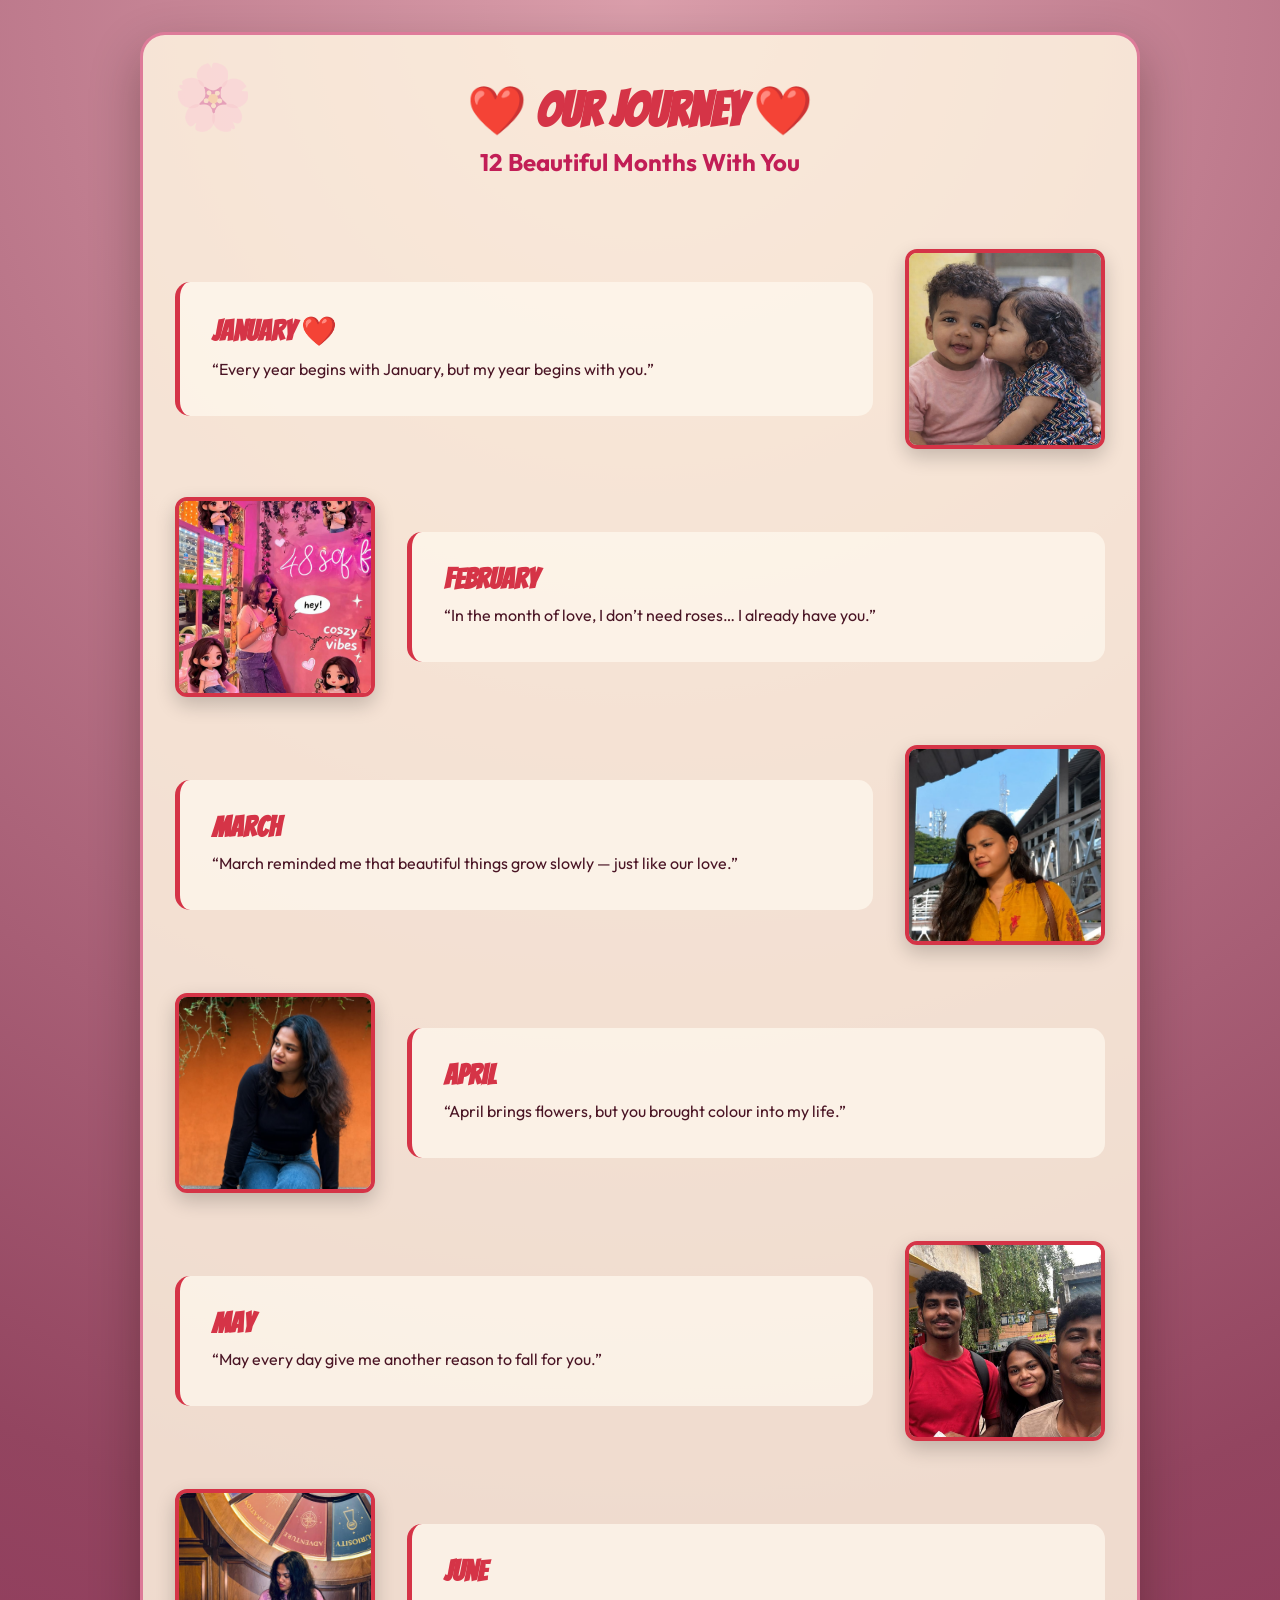
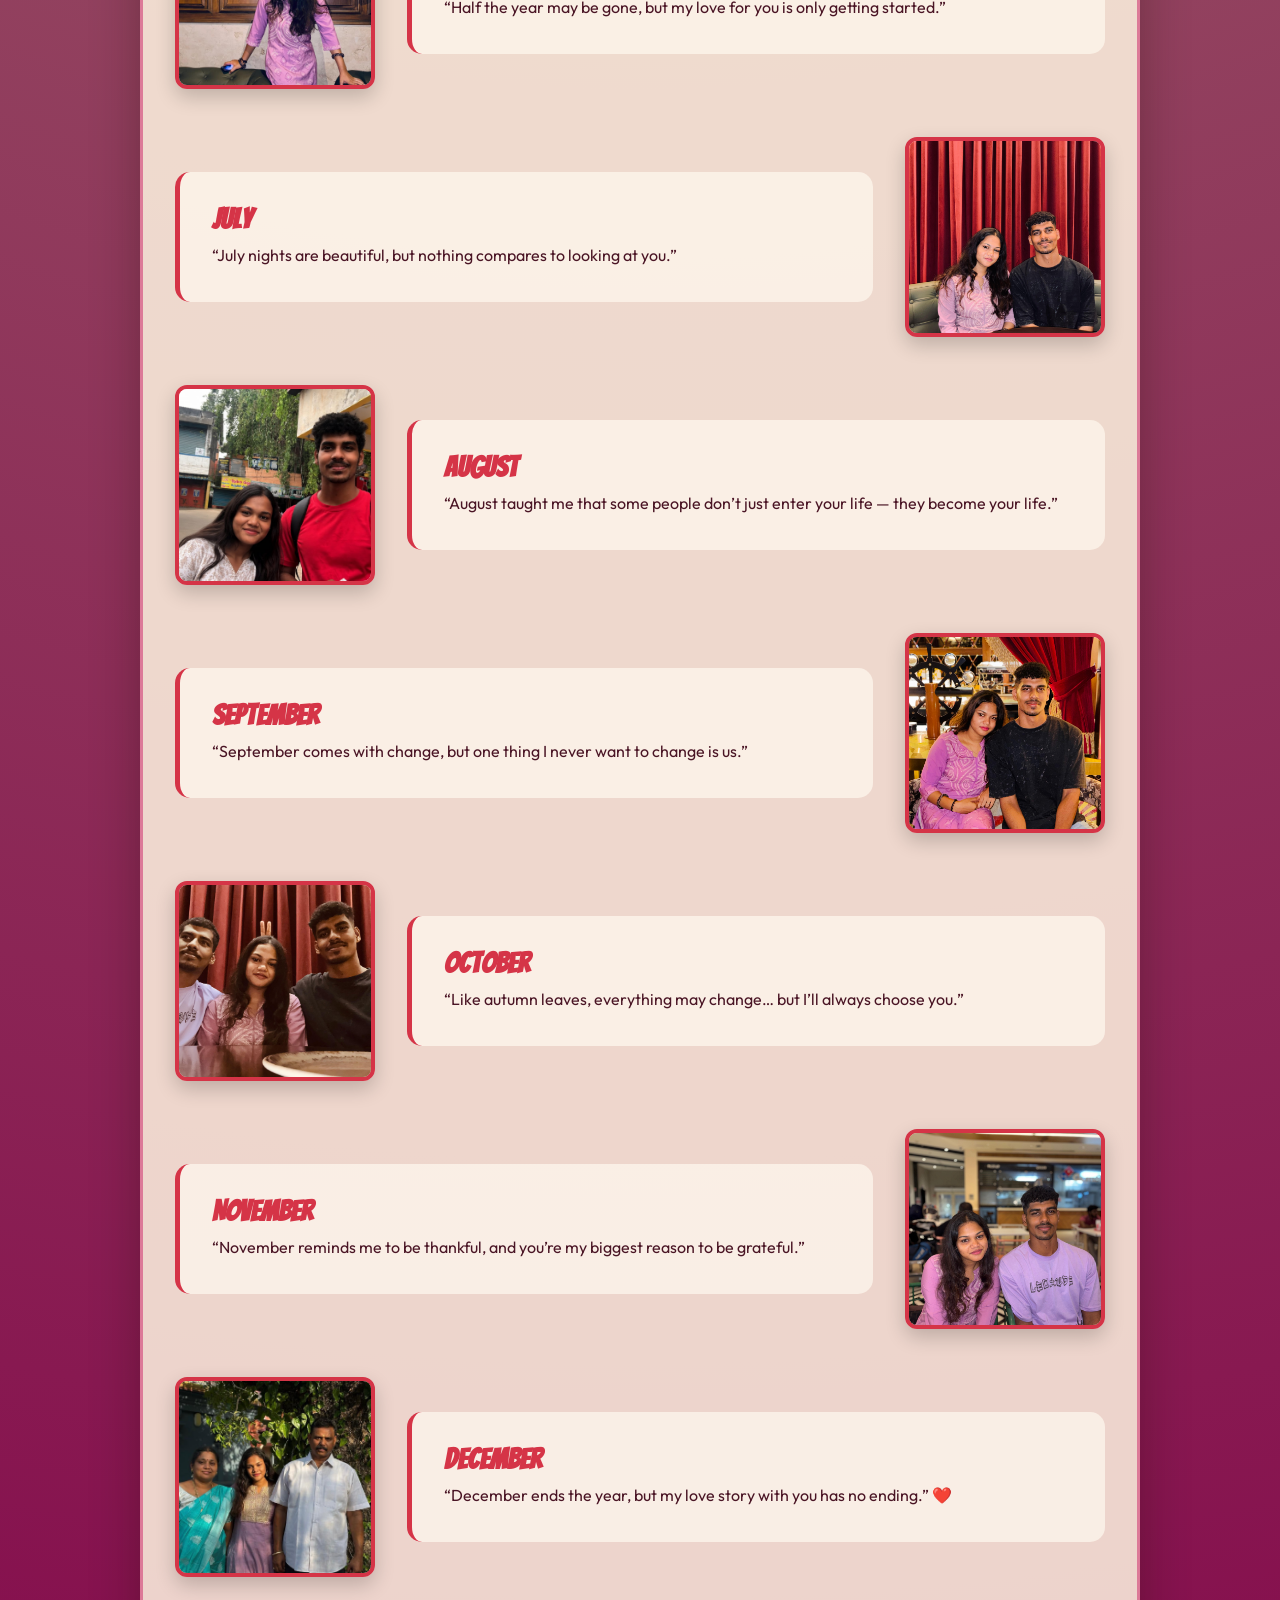
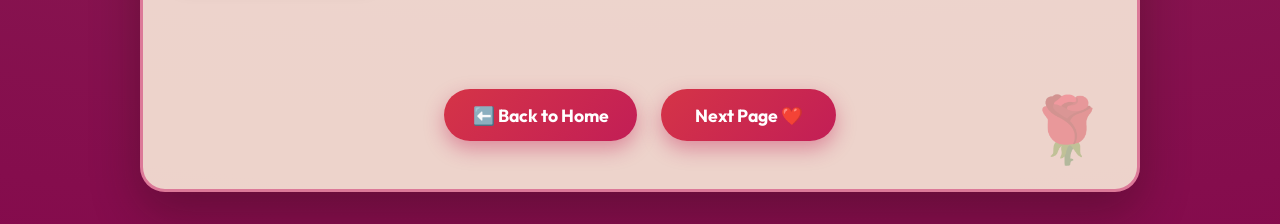
==== commit 38caad96: "Fix April photo casing from Yedi.JPEG to Yedi.jpeg for Linux deployment" ====
--- a/memories.html
+++ b/memories.html
@@ -57,7 +57,7 @@
 
             <!-- April -->
             <div class="timeline-item">
-                <img src="images/Yedi.JPEG" alt="April" class="timeline-img">
+                <img src="images/Yedi.jpeg" alt="April" class="timeline-img">
                 <div class="timeline-content">
                     <h3 class="month-title">April</h3>
                     <p class="sweet-words">“April brings flowers, but you brought colour into my life.”</p>
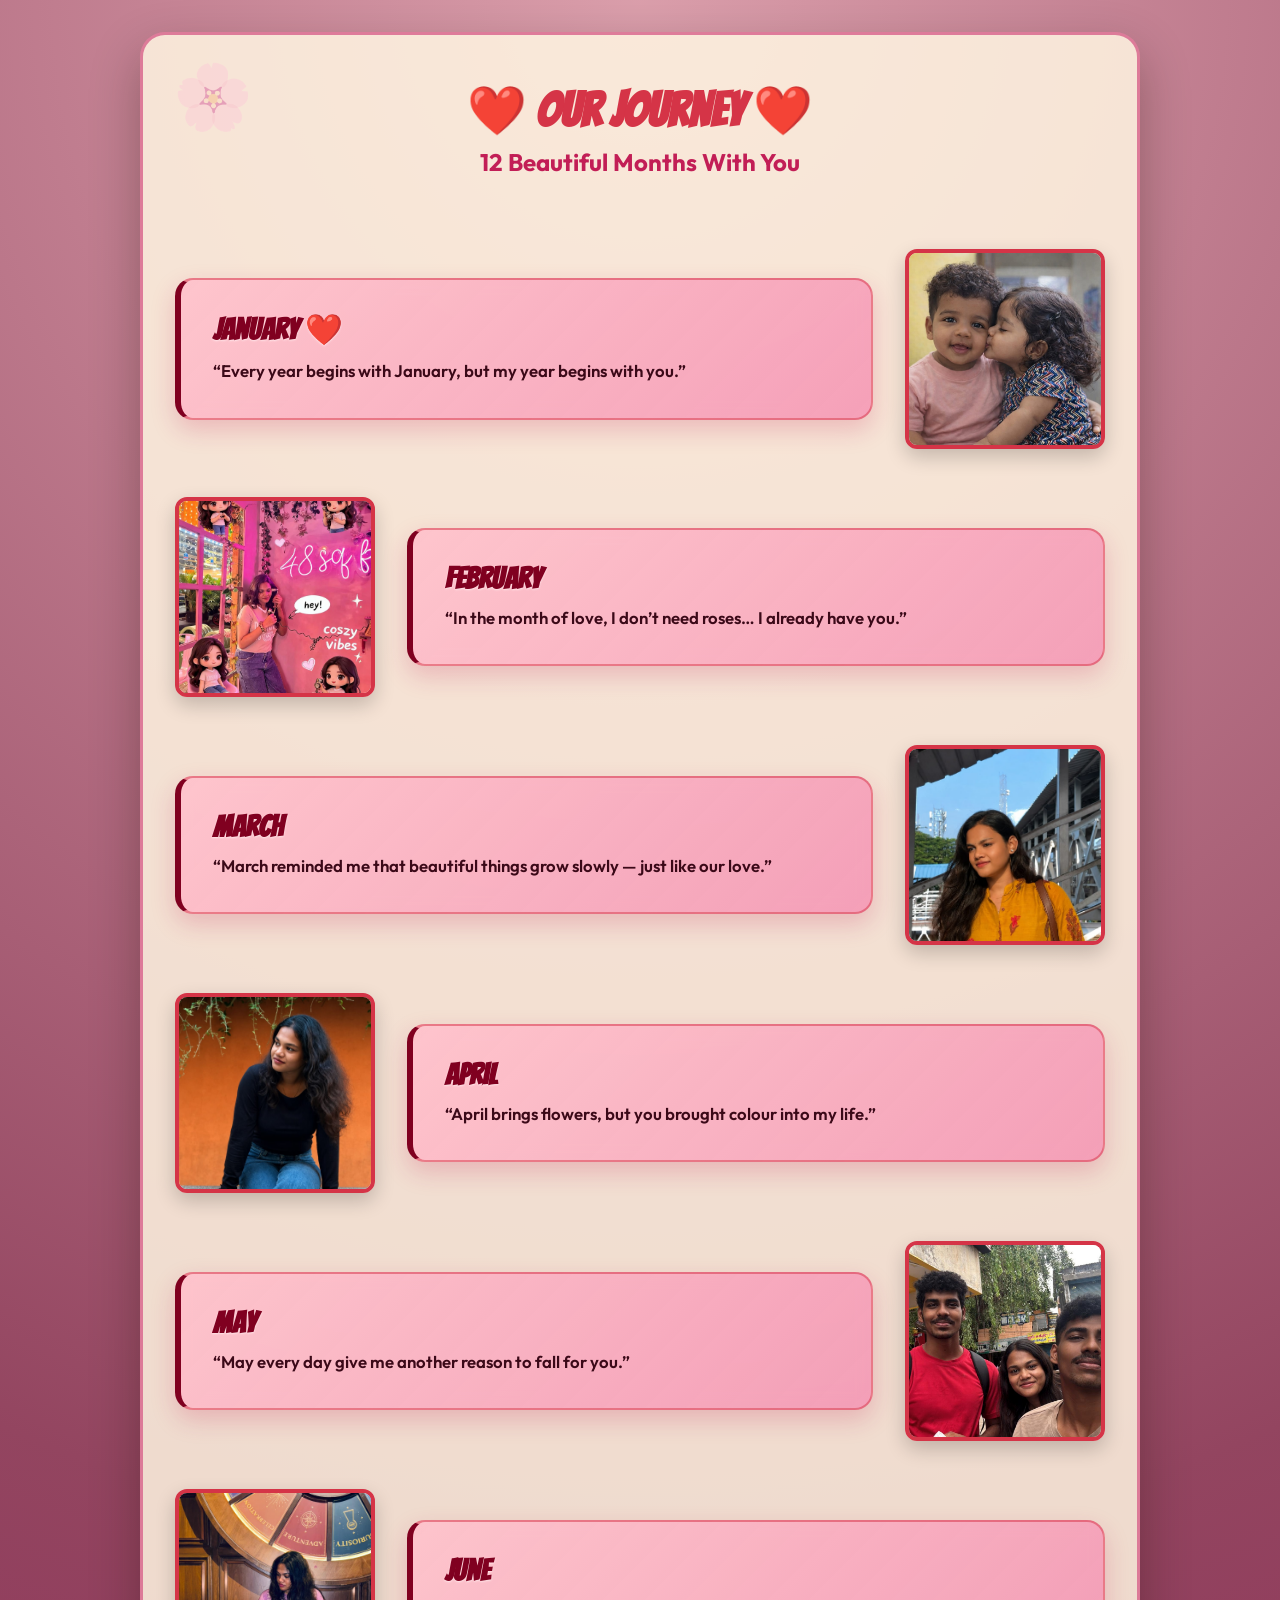
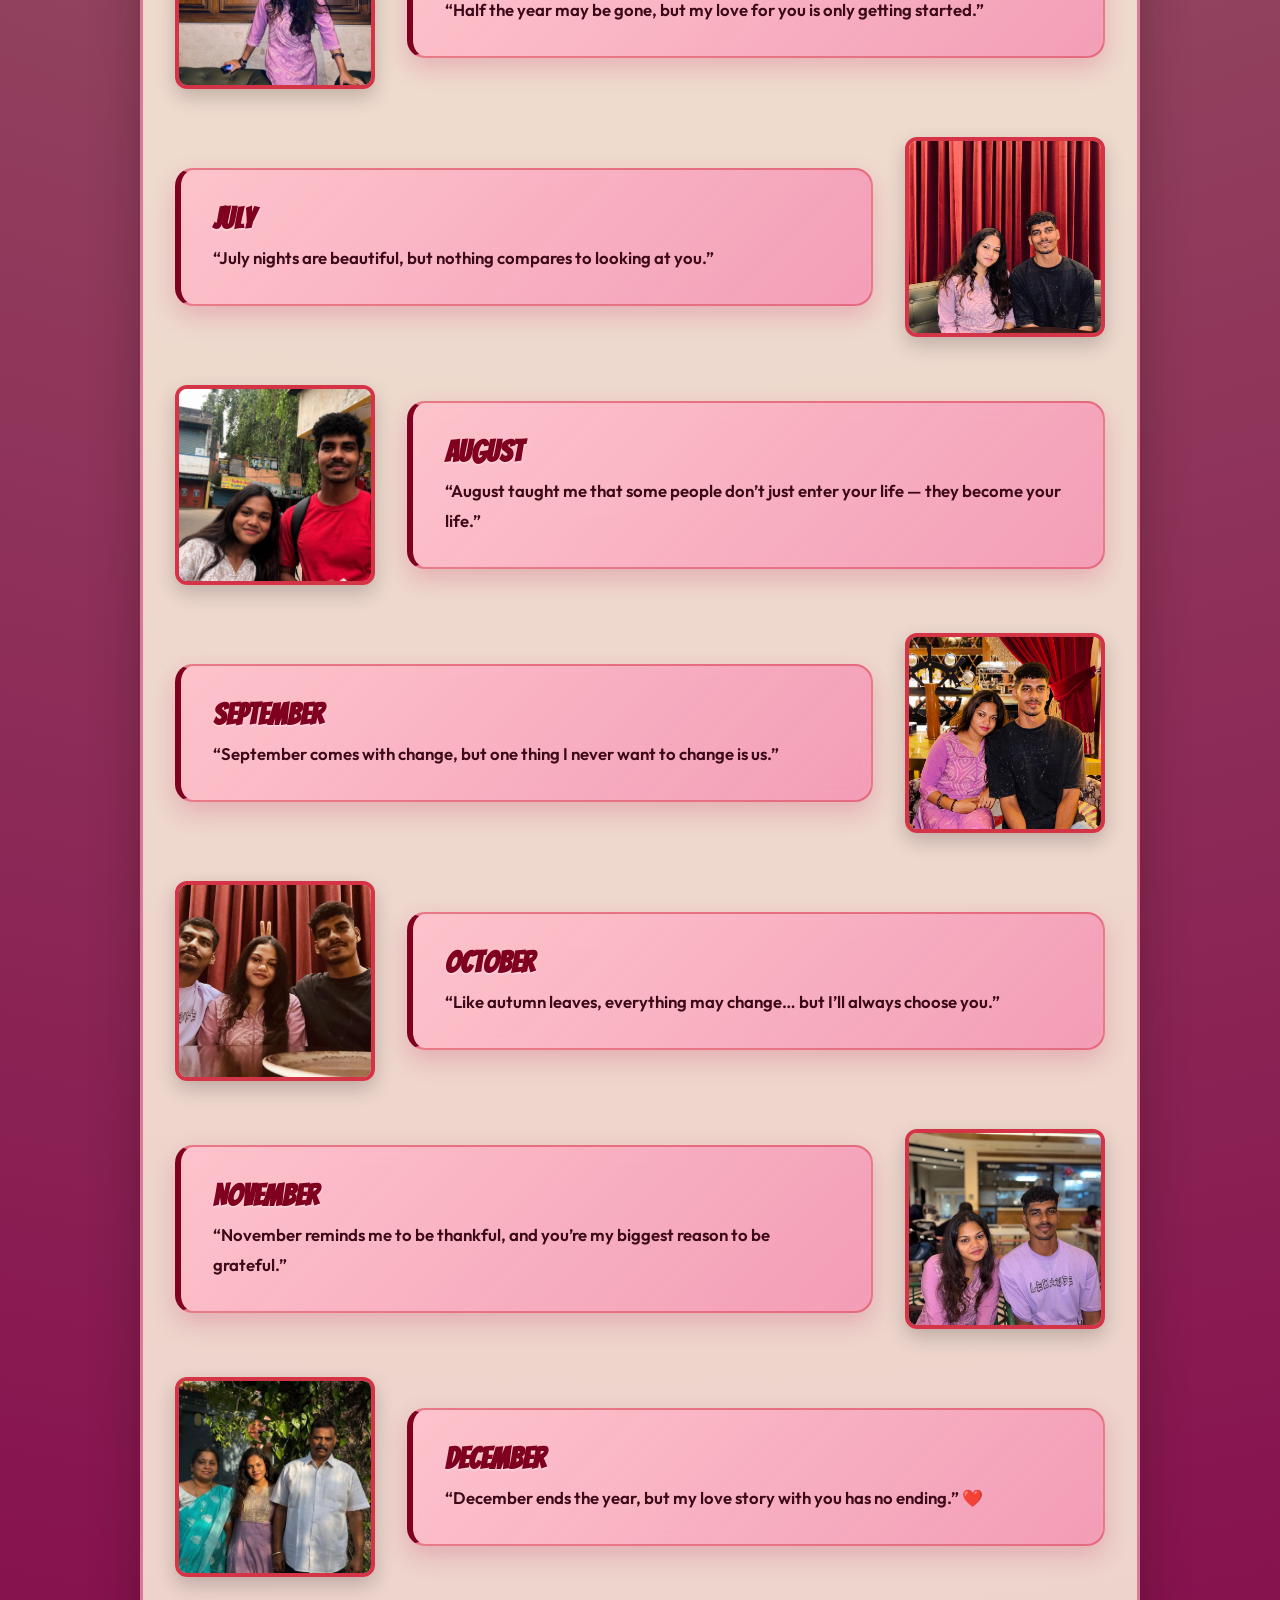
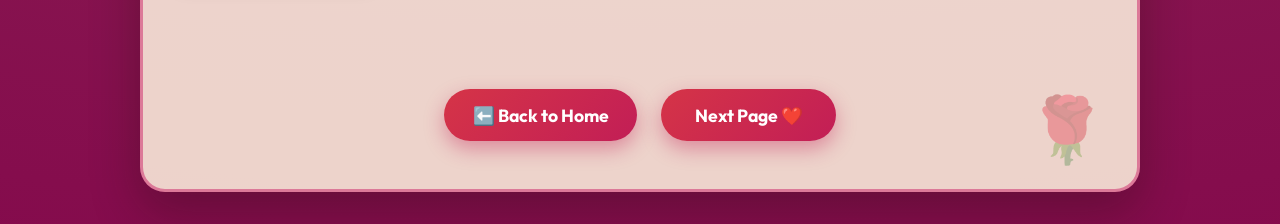
==== commit 81b22a85: "Bust CSS browser cache for dark pink month cards v2" ====
--- a/memories.html
+++ b/memories.html
@@ -15,7 +15,7 @@
         rel="stylesheet">
 
     <!-- CSS File -->
-    <link rel="stylesheet" href="style.css">
+    <link rel="stylesheet" href="style.css?v=2">
 </head>
 
 <body>
--- a/style.css
+++ b/style.css
@@ -939,23 +939,34 @@
 
 .timeline-content {
     flex: 1;
-    background: rgba(255, 250, 240, 0.7);
+    background: linear-gradient(135deg, rgba(255, 192, 203, 0.88), rgba(244, 143, 177, 0.8));
+    border: 2px solid rgba(213, 52, 71, 0.5);
+    border-left: 6px solid var(--red-deep);
     padding: 2rem;
-    border-radius: 15px;
-    border-left: 5px solid var(--red);
+    border-radius: 18px;
+    box-shadow: 0 10px 25px rgba(194, 30, 86, 0.22);
+    backdrop-filter: blur(8px);
+    transition: transform 0.3s ease, box-shadow 0.3s ease;
+}
+
+.timeline-content:hover {
+    transform: translateY(-3px);
+    box-shadow: 0 14px 30px rgba(194, 30, 86, 0.35);
 }
 
 .month-title {
     font-family: 'Bangers', cursive;
-    font-size: 1.8rem;
-    color: var(--red);
+    font-size: 1.9rem;
+    color: var(--red-deep);
+    text-shadow: 0 1px 2px rgba(255, 255, 255, 0.6);
     margin-bottom: 0.5rem;
 }
 
 .sweet-words {
-    font-size: 1rem;
-    line-height: 1.7;
-    color: var(--ink);
+    font-size: 1.05rem;
+    font-weight: 600;
+    line-height: 1.75;
+    color: #3b0918;
 }
 
 @media (max-width: 768px) {
